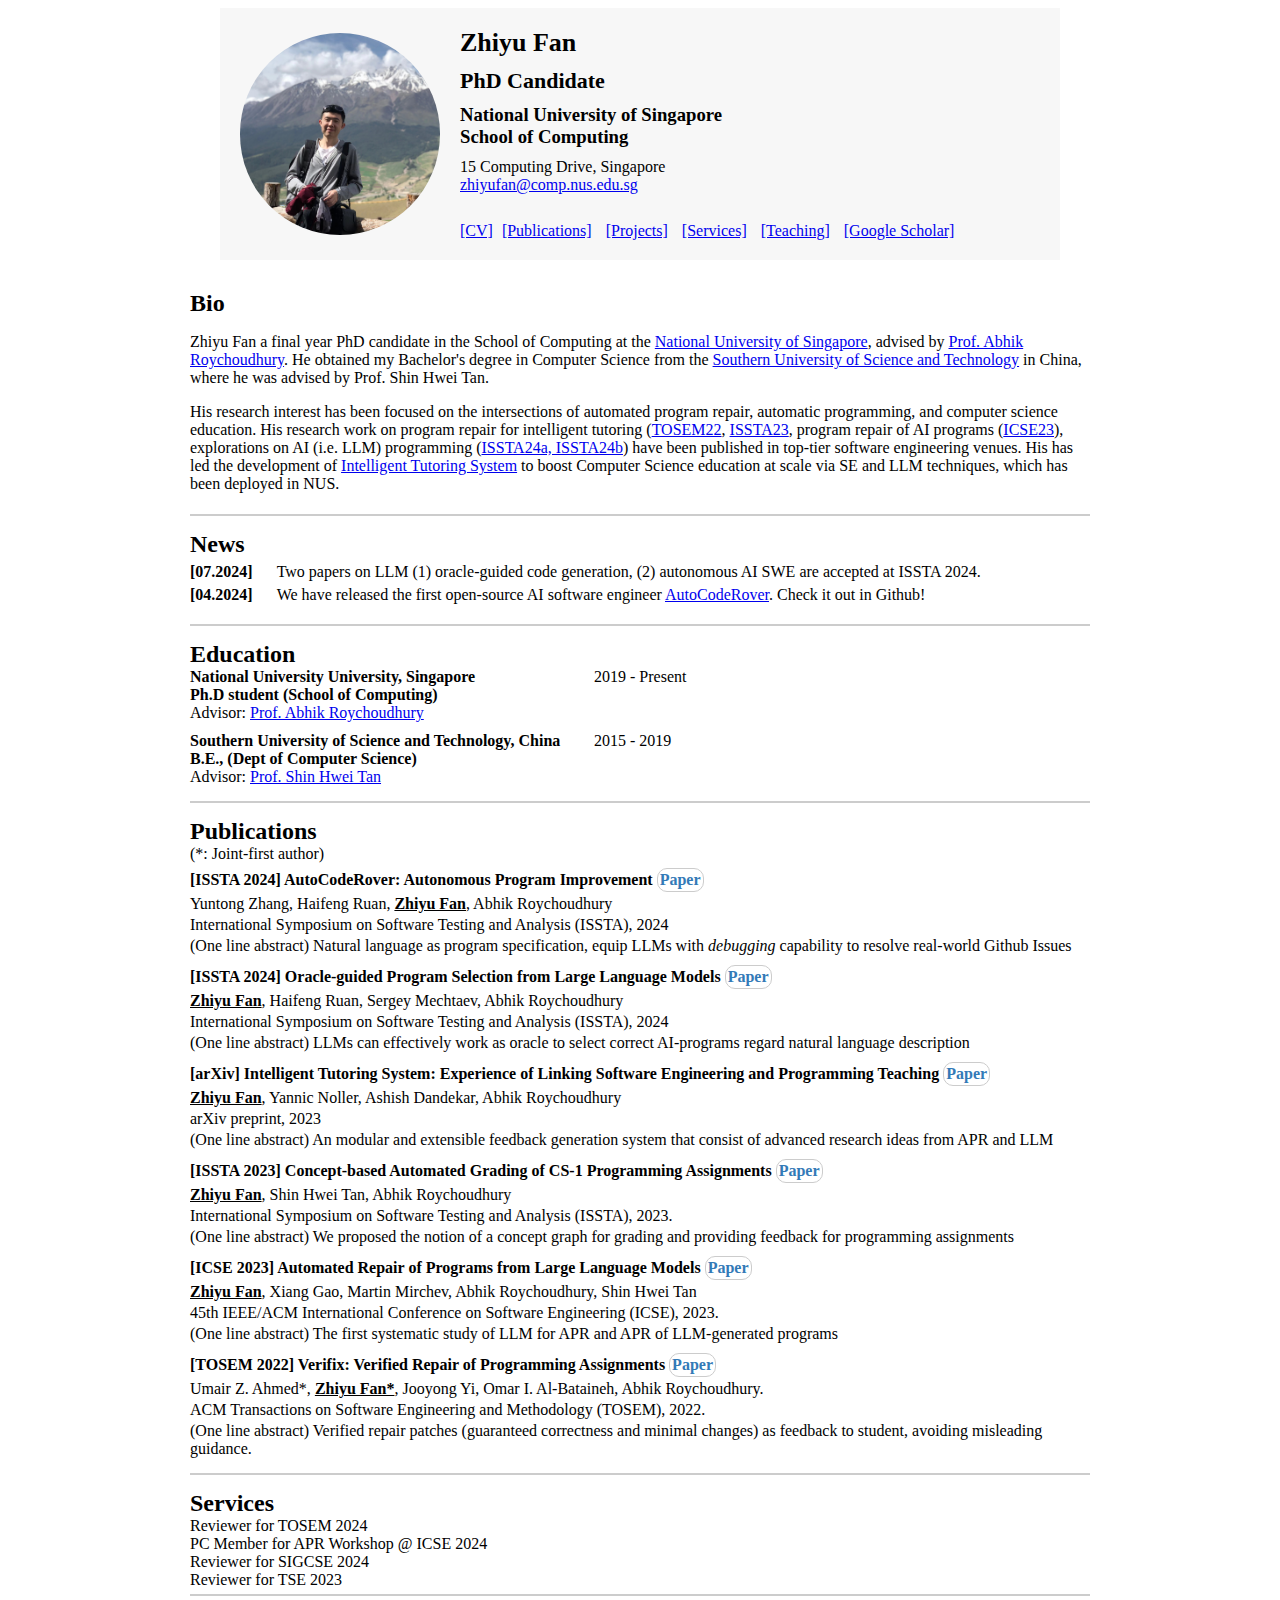
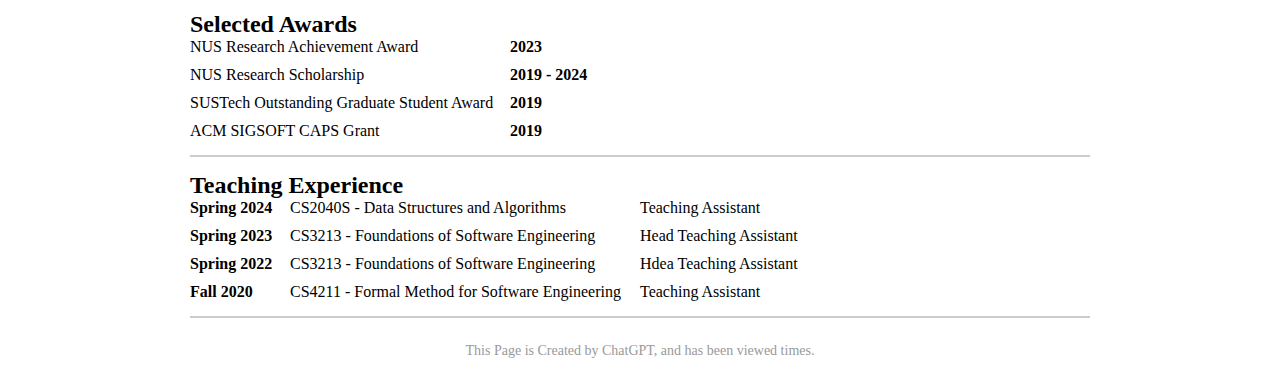
==== index.html @ d31f5438 "add view counter" ====
<!DOCTYPE html>
<html>

<head>
  <title>Zhiyu Fan</title>
  <meta name="viewport" content="width=device-width, initial-scale=1">
  <link rel="stylesheet" href="style.css">
  
</head>

<body>
  <header>

    <div class="profile">
      <img src="files/photo.jpg" alt="Zhiyu Fan" class="profile-image">
      <div class="profile-text">
        <h1>Zhiyu Fan</h1>
        <h2>PhD Candidate</h2>
        <h3>National University of Singapore</h3>
        <h3>School of Computing</h3>
        <address>
          15 Computing Drive, Singapore<br>
          <a href="mailto:zhiyufan@comp.nus.edu.sg">zhiyufan@comp.nus.edu.sg</a><br><br>
        </address>
        <div class="navbar">
          <a href="files/cv.pdf">[CV]</a>
          <a href="#publications">[Publications]</a>
          <a href="projects.html">[Projects]</a>
          <a href="#services">[Services]</a>
          <a href="#teaching">[Teaching]</a>
          <a href="https://scholar.google.com/citations?user=FDeRRkIAAAAJ&hl=en">[Google Scholar]</a>
        </div>
        </div>
      
    </div>
    
  </header>
  
  <main>
    <section>
      <h2>Bio</h2>
      <p>Zhiyu Fan a final year PhD candidate in the School of Computing at the <a href="https://www.nus.edu.sg/">National University of
          Singapore</a>, advised by <a href="https://abhikrc.com/">Prof. Abhik Roychoudhury</a></span>. He obtained my Bachelor's degree in Computer
        Science from the <a href="https://www.sustech.edu.cn/en/">Southern University of Science and Technology<a> in
            China, where he was advised by Prof. Shin Hwei Tan.</p>
      <p>His research interest has been focused on the intersections of automated program repair, automatic programming, and computer science education. His research work on program repair for intelligent tutoring (<a href="files/TOSEM2022.pdf">TOSEM22</a>, <a href="files/ISSTA2023.pdf">ISSTA23</a>, program repair of AI programs (<a href="files/ICSE2023.pdf">ICSE23</a>), explorations on AI (i.e. LLM) programming (<a href="files/ISSTA2024b.pdf">ISSTA24a, ISSTA24b</a>) have been published in top-tier software engineering venues. His has led the development of <a href="projects.html">Intelligent Tutoring System</a> to boost Computer Science education at scale via SE and LLM techniques, which has been deployed in NUS.
      </p>
      </section>

    <section class="news">
      <h2>News</h2>
      <div class="news-item">
        <span class="news-date">[07.2024]</span>
        <span class="news-content">Two papers on LLM (1) oracle-guided code generation, (2) autonomous AI SWE are accepted at ISSTA 2024.</span>
      </div>
      <div class="news-item">
        <span class="news-date">[04.2024]</span>
        <span class="news-content">We have released the first open-source AI software engineer <a href="https://github.com/nus-apr/auto-code-rover">AutoCodeRover</a>. Check it out in Github!</span>
      </div>
    </section>

    <section>
      <h2>Education</h2>
      <ul>
        <li class="education">
          <span class="education-university">National University University, Singapore</span>
          <span class="education-dates">2019 - Present</span><br>
          <span class="education-degree">Ph.D student (School of Computing)</span><br>
          <span class="education-advisor">Advisor: <a href="https://abhikrc.com/">Prof. Abhik Roychoudhury</a></span>
        </li>
        <li class="education">
          <span class="education-university">Southern University of Science and Technology, China</span>
          <span class="education-dates">2015 - 2019</span><br>
          <span class="education-degree">B.E., (Dept of Computer Science)</span><br>
          <span class="education-advisor">Advisor: <a href="http://www.shinhwei.com/">Prof. Shin Hwei Tan</a></span>
        </li>
      </ul>
    </section>
    <section id="publications">
      <h2>Publications</h2> <a>(*: Joint-first author)</a>

      <ul>

       <li>
           <div class="publication">
            <h4 class="publication-title">[ISSTA 2024] AutoCodeRover: Autonomous Program Improvement
              <a href="https://arxiv.org/pdf/2404.05427" target="_blank" class="publication-link">Paper</a>
            </h4>
            <p class="publication-authors">Yuntong Zhang, Haifeng Ruan, <strong><u>Zhiyu Fan</u></strong>, Abhik Roychoudhury</p>
            <p class="publication-details">International Symposium on Software Testing and Analysis (ISSTA), 2024</p>
            <p>(One line abstract) Natural language as program specification, equip LLMs with <i>debugging</i> capability to resolve real-world Github Issues</p>
          </div>
       </li>
       <li>
           <div class="publication">
            <h4 class="publication-title">[ISSTA 2024] Oracle-guided Program Selection from Large Language Models 
              <a href="files/ISSTA2024b.pdf" target="_blank" class="publication-link">Paper</a>
            </h4>
            <p class="publication-authors"> <strong><u>Zhiyu Fan</u></strong>, Haifeng Ruan, Sergey Mechtaev, Abhik Roychoudhury</p>
            <p class="publication-details">International Symposium on Software Testing and Analysis (ISSTA), 2024</p>
            <p>(One line abstract) LLMs can effectively work as oracle to select correct AI-programs regard natural language description</p>
          </div>
      </li>
       <li>
          <div class="publication">
            <h4 class="publication-title">[arXiv] Intelligent Tutoring System: Experience of Linking Software Engineering and Programming Teaching
              <a href="https://arxiv.org/pdf/2310.05472" target="_blank" class="publication-link">Paper</a>
            </h4>
            <p class="publication-authors"><strong><u>Zhiyu Fan</u></strong>, Yannic Noller, Ashish Dandekar, Abhik Roychoudhury</p>
            <p class="publication-details">arXiv preprint, 2023</p>
            <p>(One line abstract) An modular and extensible feedback generation system that consist of advanced research ideas from APR and LLM</p>
          </div>

        </li>
        <li>
          <div class="publication">
            <h4 class="publication-title">[ISSTA 2023] Concept-based Automated Grading of CS-1 Programming Assignments
              <a href="files/ISSTA2023.pdf" target="_blank" class="publication-link">Paper</a>
            </h4>
            <p class="publication-authors"><strong><u>Zhiyu Fan</u></strong>, Shin Hwei Tan, Abhik Roychoudhury</p>
            <p class="publication-details">International Symposium on Software Testing and Analysis (ISSTA), 2023.</p>
            <p>(One line abstract) We proposed the notion of a concept graph for grading and providing feedback for programming assignments</p>
          </div>
        </li>
        <li>
          <div class="publication">
            <h4 class="publication-title">[ICSE 2023] Automated Repair of Programs from Large Language Models
              <a href="files/ICSE2023.pdf" target="_blank" class="publication-link">Paper</a>
            </h4>
            <p class="publication-authors"><strong><u>Zhiyu Fan</u></strong>, Xiang Gao, Martin Mirchev, Abhik
              Roychoudhury, Shin Hwei Tan</p>
            <p class="publication-details">45th IEEE/ACM International Conference on Software Engineering (ICSE), 2023.
            </p>
            <p>(One line abstract) The first systematic study of LLM for APR and APR of LLM-generated programs
          </div>
        </li>
        <li>
          <div class="publication">
            <h4 class="publication-title">[TOSEM 2022] Verifix: Verified Repair of Programming Assignments
              <a href="files/TOSEM2022.pdf" target="_blank" class="publication-link">Paper</a>
            </h4>
            </h4>
            <p class="publication-authors">Umair Z. Ahmed*, <strong><u>Zhiyu Fan*</u></strong>, Jooyong Yi, Omar I.
              Al-Bataineh, Abhik Roychoudhury.</p>
            <p class="publication-details">ACM Transactions on Software Engineering and Methodology (TOSEM), 2022.</p>
            <p>(One line abstract) Verified repair patches (guaranteed correctness and minimal changes) as feedback to student, avoiding misleading guidance.</p>
          </div>
        </li>
        <!-- Add more publications here -->
      </ul>

    </section>

    <section id="services">
      <h2>Services</h2>
      <ul>
        <li class="service"><span class="service-title">Reviewer for TOSEM 2024</span></li>
        <li class="service"><span class="service-title">PC Member for APR Workshop @ ICSE 2024</span></li>
        <li class="service"><span class="service-title">Reviewer for SIGCSE 2024</span></li>
        <li class="service"><span class="service-title">Reviewer for TSE 2023</span></li>
      </ul>
    </section>

    <section>
      <h2>Selected Awards</h2>
      <ul>
        <li class="honor"><span class="honor-title">NUS Research Achievement Award</span> <span class="honor-year">2023</span></li>
        <li class="honor"><span class="honor-title">NUS Research Scholarship</span> <span class="honor-year">2019 - 2024</span></li>
        <li class="honor"><span class="honor-title">SUSTech Outstanding Graduate Student Award</span> <span class="honor-year">2019</span></li>
        <li class="honor"><span class="honor-title">ACM SIGSOFT CAPS Grant</span> <span class="honor-year">2019</span></li>
      </ul>
    </section>

    <section id="teaching">
      <h2>Teaching Experience</h2>
      <ul>
        <li class="teaching">
          <span class="teaching-year">Spring 2024</span>
          <span class="teaching-title">CS2040S - Data Structures and Algorithms</span>
          <span class="teaching-role">Teaching Assistant</span>
        </li>
        <li class="teaching">
          <span class="teaching-year">Spring 2023</span>
          <span class="teaching-title">CS3213 - Foundations of Software Engineering</span>
          <span class="teaching-role">Head Teaching Assistant</span>
        </li>
        <li class="teaching">
          <span class="teaching-year">Spring 2022</span>
          <span class="teaching-title">CS3213 - Foundations of Software Engineering</span>
          <span class="teaching-role">Hdea Teaching Assistant</span>
        </li>
        <li class="teaching">
          <span class="teaching-year">Fall 2020</span>
          <span class="teaching-title">CS4211 - Formal Method for Software Engineering</span>
          <span class="teaching-role">Teaching Assistant</span>
        </li>
      </ul>
    </section>
  </main>
</body>
<footer>
  <span id="busuanzi_container_site_pv">This Page is Created by ChatGPT, and has been viewed <span id="busuanzi_value_site_pv"></span> times.
</span>
</footer>

</html>
---- style.css ----
main {
  max-width: 900px;
  margin: 0 auto;
  padding: 15px;
}

header {
  max-width: 800px;
  margin: 0 auto;
  background-color: #F7F7F7;
  padding: 20px;
}

body {
  font-family: "Noto Serif", serif;
}


h1,
h2,
h3 {
  margin: 0;
}

address {
  font-style: normal;
  margin-bottom: 10px;
}

.news-date {
  font-weight: bold; /* Make date bold */
}
.news-content {
  margin-left: 20px; /* Space between date and content */
}

.news-item {
  padding-top: 5px;
}

.news {
  padding-bottom: 20px;
}
section {
  padding-top: 15px;
  padding-bottom: 5px;
  border-bottom: 2px solid #ccc;
}

ul {
  margin: 0;
  padding: 0;
  list-style: none;
}

/* Styles for the profile container */
.profile {
  display: flex;
  flex-direction: row;
  align-items: center;
}

/* Styles for the profile image */
.profile-image {
  float: left;
  margin-right: 20px;
  width: 200px;
  border-radius: 50%;
  /* Adjust this value to make the photo smaller */
  height: auto;
}

/* Styles for the profile text */
.profile-text {
  width: calc(100% - 130px);
  font-size: 16px;
  /* Adjust this value to make the text smaller */
}

.profile-text h1 {
  font-size: 26px;
  margin-bottom: 10px;
  /* Adjust this value to make the heading smaller */
}

.profile-text h2 {
  font-size: 22px;
  margin-bottom: 10px;
  /* Adjust this value to make the subheading smaller */
}


.profile-text address {
  font-size: 16px;
  margin-top: 10px;
  margin-bottom: 10px;
  /* Adjust this value to make the subheading smaller */
}

.publication {
  margin-bottom: 10px;
}

.publication h4 {
  margin-top: 5px;
  margin-bottom: 2px;
}

.publication p {
  margin-top: 3px;
  margin-bottom: 0;
}

.publication a {
  color: #337ab7;
  text-decoration: none;
}

.publication a:hover {
  text-decoration: underline;
}


.publication-link {
  border: 1px solid #ccc;
  border-radius: 10px;
  padding: 2px;
  display: inline-block;
}


.honor {
  display: flex;
  align-items: baseline;
  margin-bottom: 10px;
}

.honor-year {
  display: inline-block;
  font-weight: bold;
}

.honor-title {
  display: inline-block;
  width: 320px;
}

.teaching {
  display: flex;
  align-items: baseline;
  margin-bottom: 10px;
}

.teaching-title {
  display: inline-block;
  width: 350px;
}

.teaching-role {
  display: inline-block;
  width: 200px;
}

.teaching-year {
  width: 100px;
  display: inline-block;
  font-weight: bold;
}

.education {
  margin-bottom: 10px;
}

.education-university {
  display: inline-block;
  font-weight: bold;
  width: 400px;
}

.education-degree {
  font-weight: bold;
}

footer {
  text-align: center;
  font-size: 14px;
  color: #999;
  margin-top: 10px;
}


.navbar a {
  text-align: left;
  padding: 5px;
}
.navbar a:first-child {
  padding: 0;
}
.navbar a:hover {
  background-color: #ddd;
  color: rgb(72, 24, 24);
}
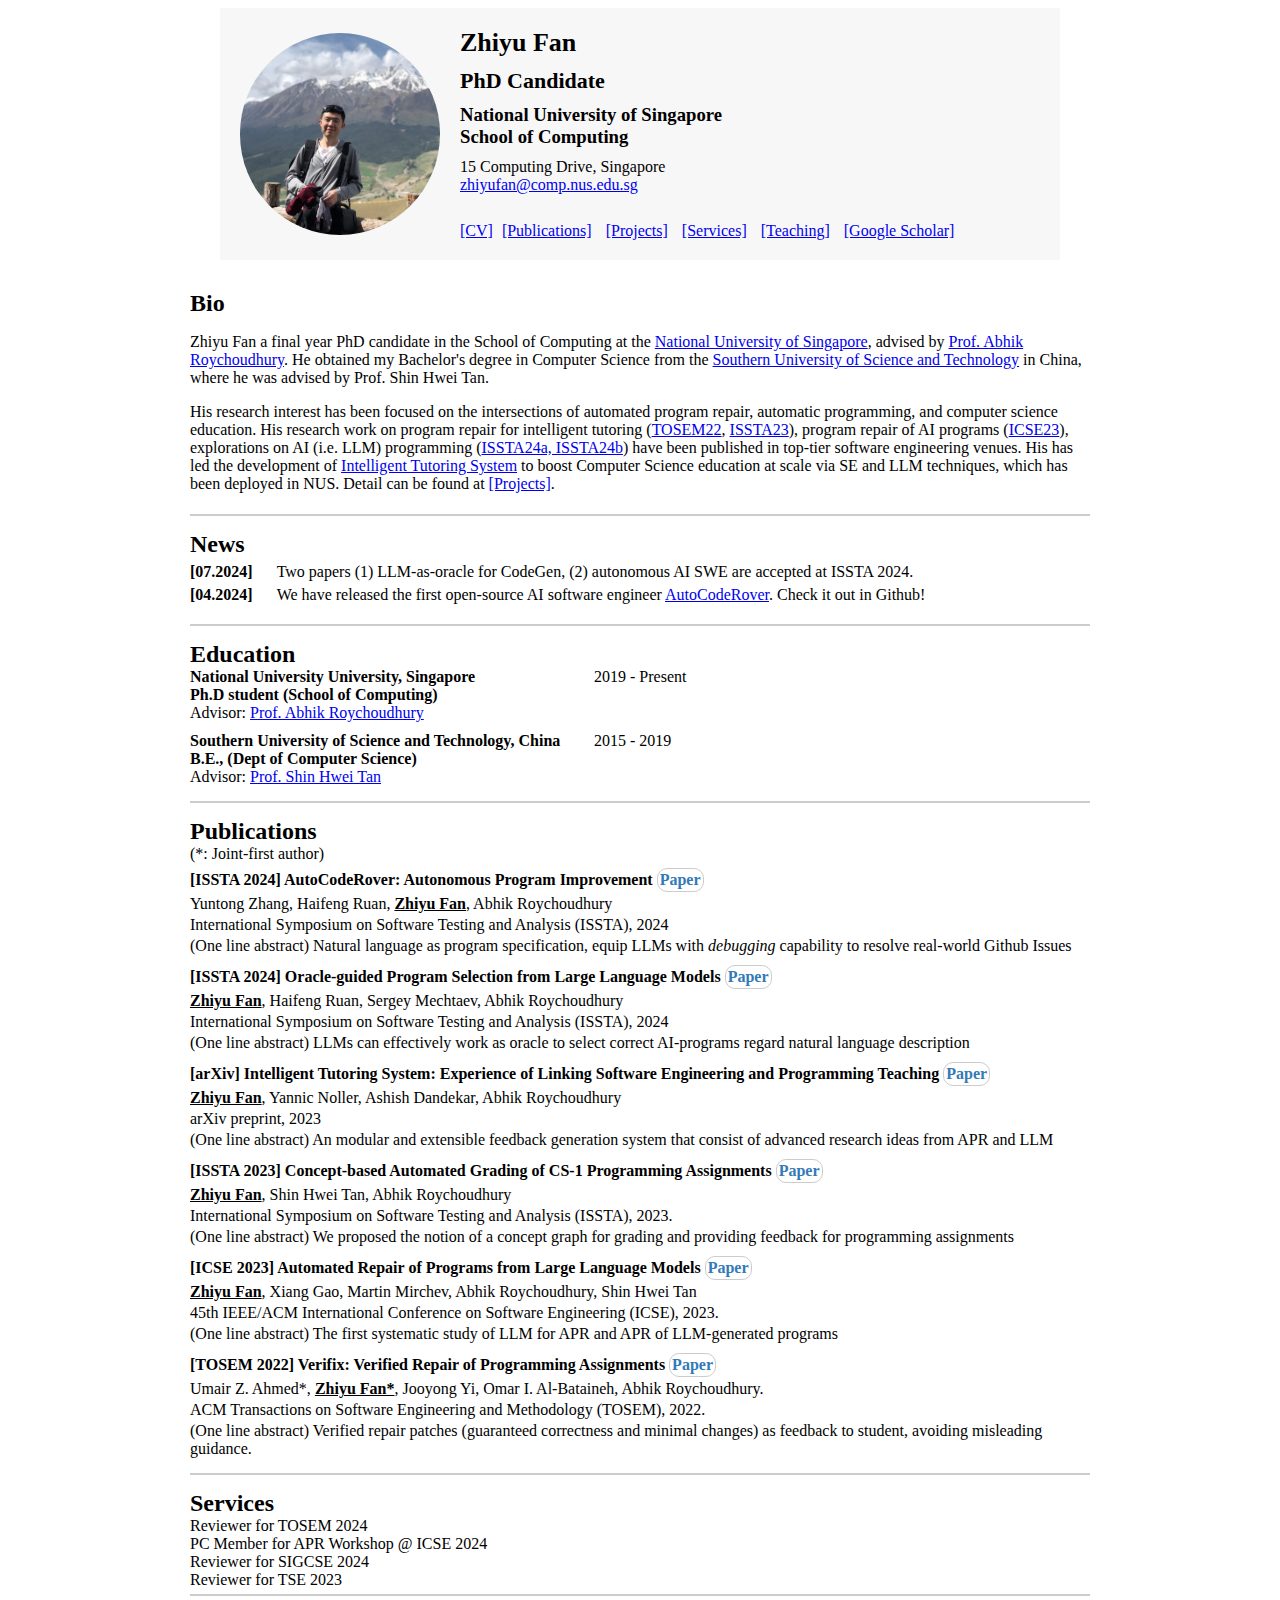
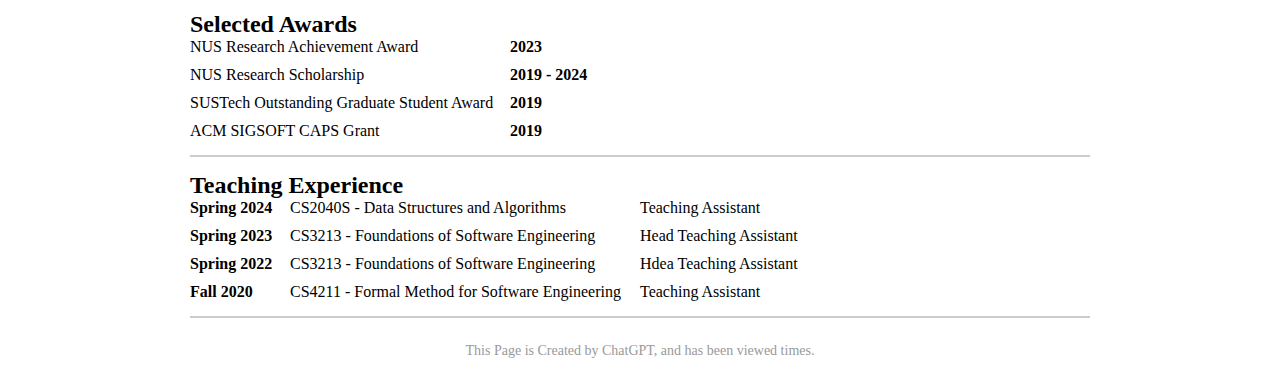
==== commit 60fdba4f: "slightly update news" ====
--- a/index.html
+++ b/index.html
@@ -5,7 +5,8 @@
   <title>Zhiyu Fan</title>
   <meta name="viewport" content="width=device-width, initial-scale=1">
   <link rel="stylesheet" href="style.css">
-  
+  <script async src="//busuanzi.ibruce.info/busuanzi/2.3/busuanzi.pure.mini.js">
+  </script> 
 </head>
 
 <body>
@@ -43,15 +44,15 @@
           Singapore</a>, advised by <a href="https://abhikrc.com/">Prof. Abhik Roychoudhury</a></span>. He obtained my Bachelor's degree in Computer
         Science from the <a href="https://www.sustech.edu.cn/en/">Southern University of Science and Technology<a> in
             China, where he was advised by Prof. Shin Hwei Tan.</p>
-      <p>His research interest has been focused on the intersections of automated program repair, automatic programming, and computer science education. His research work on program repair for intelligent tutoring (<a href="files/TOSEM2022.pdf">TOSEM22</a>, <a href="files/ISSTA2023.pdf">ISSTA23</a>, program repair of AI programs (<a href="files/ICSE2023.pdf">ICSE23</a>), explorations on AI (i.e. LLM) programming (<a href="files/ISSTA2024b.pdf">ISSTA24a, ISSTA24b</a>) have been published in top-tier software engineering venues. His has led the development of <a href="projects.html">Intelligent Tutoring System</a> to boost Computer Science education at scale via SE and LLM techniques, which has been deployed in NUS.
-      </p>
+      <p>His research interest has been focused on the intersections of automated program repair, automatic programming, and computer science education. His research work on program repair for intelligent tutoring (<a href="files/TOSEM2022.pdf">TOSEM22</a>, <a href="files/ISSTA2023.pdf">ISSTA23</a>), program repair of AI programs (<a href="files/ICSE2023.pdf">ICSE23</a>), explorations on AI (i.e. LLM) programming (<a href="files/ISSTA2024b.pdf">ISSTA24a, ISSTA24b</a>) have been published in top-tier software engineering venues. His has led the development of <a href="projects.html">Intelligent Tutoring System</a> to boost Computer Science education at scale via SE and LLM techniques, which has been deployed in NUS.
+      Detail can be found at <a href="projects.html">[Projects]</a>.</p>
       </section>
 
     <section class="news">
       <h2>News</h2>
       <div class="news-item">
         <span class="news-date">[07.2024]</span>
-        <span class="news-content">Two papers on LLM (1) oracle-guided code generation, (2) autonomous AI SWE are accepted at ISSTA 2024.</span>
+        <span class="news-content">Two papers (1) LLM-as-oracle for CodeGen, (2) autonomous AI SWE are accepted at ISSTA 2024.</span>
       </div>
       <div class="news-item">
         <span class="news-date">[04.2024]</span>
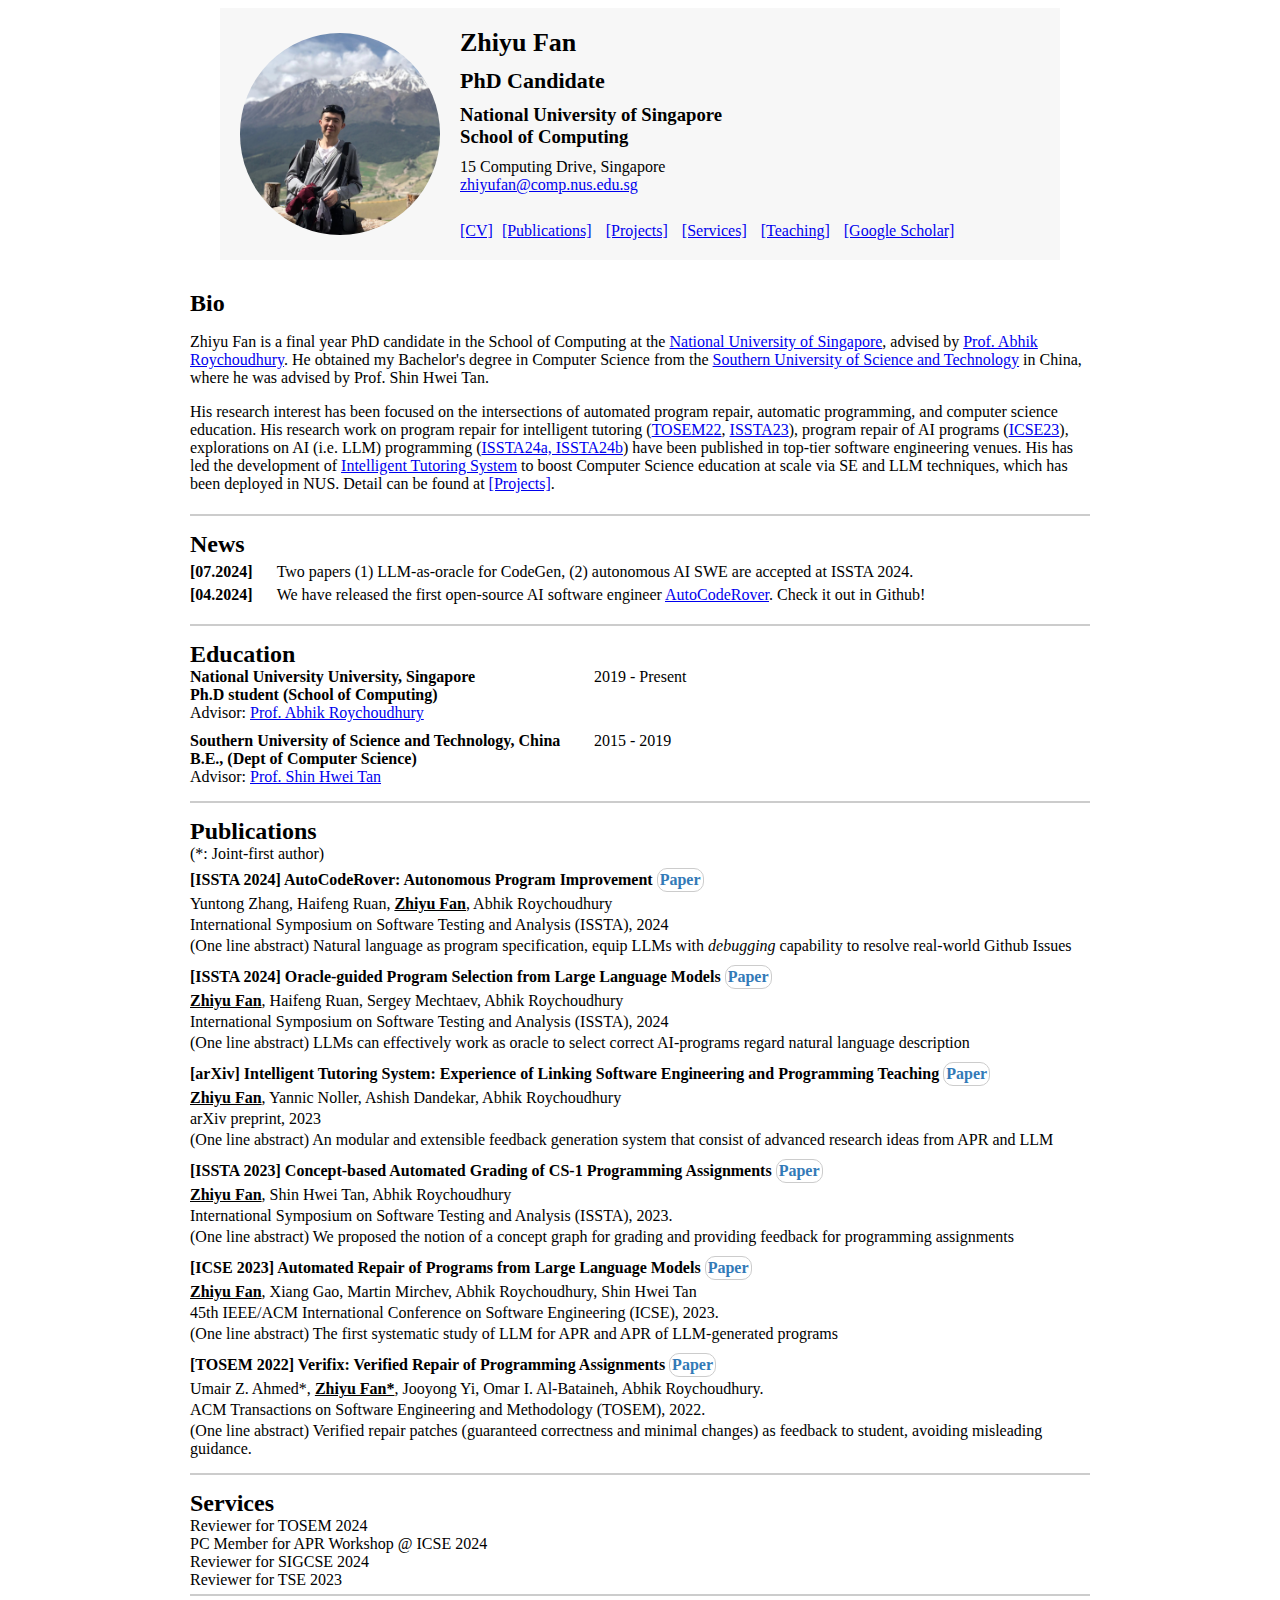
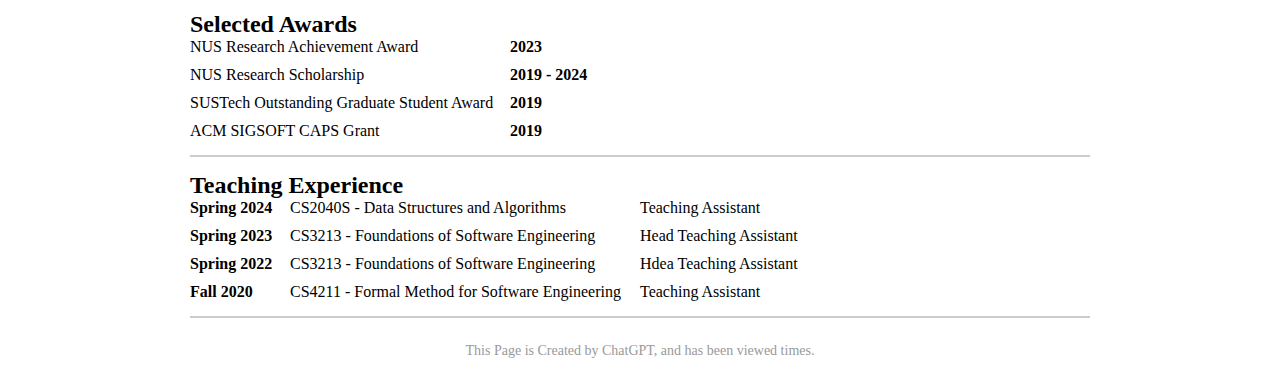
==== commit 810426e2: "typo" ====
--- a/index.html
+++ b/index.html
@@ -40,7 +40,7 @@
   <main>
     <section>
       <h2>Bio</h2>
-      <p>Zhiyu Fan a final year PhD candidate in the School of Computing at the <a href="https://www.nus.edu.sg/">National University of
+      <p>Zhiyu Fan is a final year PhD candidate in the School of Computing at the <a href="https://www.nus.edu.sg/">National University of
           Singapore</a>, advised by <a href="https://abhikrc.com/">Prof. Abhik Roychoudhury</a></span>. He obtained my Bachelor's degree in Computer
         Science from the <a href="https://www.sustech.edu.cn/en/">Southern University of Science and Technology<a> in
             China, where he was advised by Prof. Shin Hwei Tan.</p>
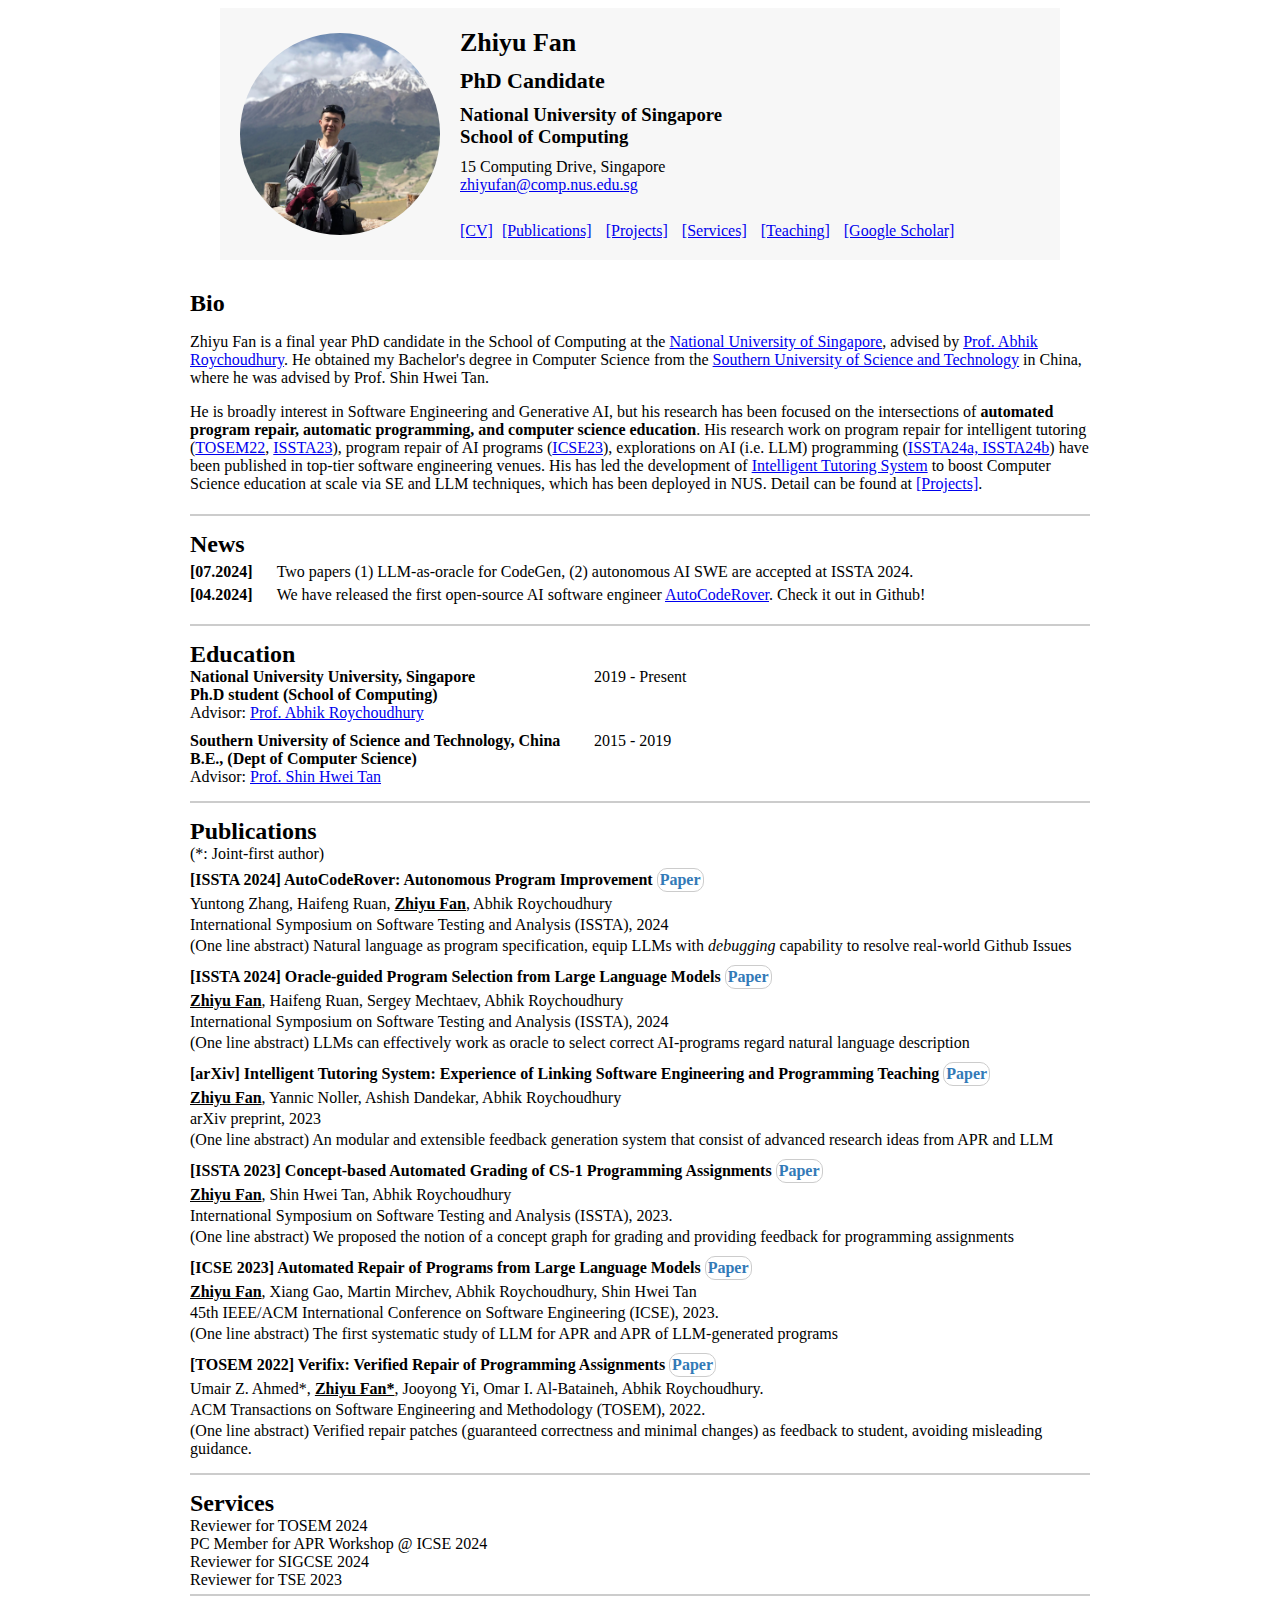
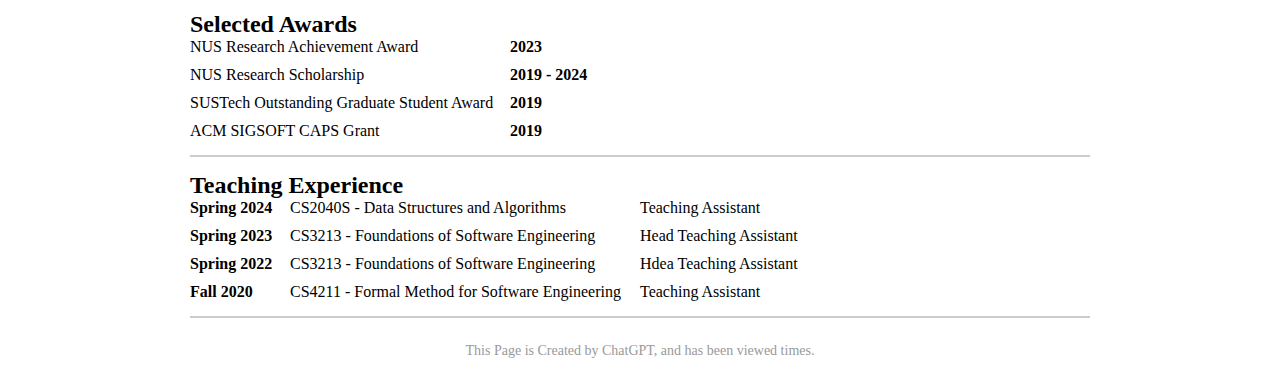
==== commit eb866f2a: "update bio" ====
--- a/index.html
+++ b/index.html
@@ -44,7 +44,7 @@
           Singapore</a>, advised by <a href="https://abhikrc.com/">Prof. Abhik Roychoudhury</a></span>. He obtained my Bachelor's degree in Computer
         Science from the <a href="https://www.sustech.edu.cn/en/">Southern University of Science and Technology<a> in
             China, where he was advised by Prof. Shin Hwei Tan.</p>
-      <p>His research interest has been focused on the intersections of automated program repair, automatic programming, and computer science education. His research work on program repair for intelligent tutoring (<a href="files/TOSEM2022.pdf">TOSEM22</a>, <a href="files/ISSTA2023.pdf">ISSTA23</a>), program repair of AI programs (<a href="files/ICSE2023.pdf">ICSE23</a>), explorations on AI (i.e. LLM) programming (<a href="files/ISSTA2024b.pdf">ISSTA24a, ISSTA24b</a>) have been published in top-tier software engineering venues. His has led the development of <a href="projects.html">Intelligent Tutoring System</a> to boost Computer Science education at scale via SE and LLM techniques, which has been deployed in NUS.
+      <p>He is broadly interest in Software Engineering and Generative AI, but his research has been focused on the intersections of <strong>automated program repair, automatic programming, and computer science education</strong>. His research work on program repair for intelligent tutoring (<a href="files/TOSEM2022.pdf">TOSEM22</a>, <a href="files/ISSTA2023.pdf">ISSTA23</a>), program repair of AI programs (<a href="files/ICSE2023.pdf">ICSE23</a>), explorations on AI (i.e. LLM) programming (<a href="files/ISSTA2024b.pdf">ISSTA24a, ISSTA24b</a>) have been published in top-tier software engineering venues. His has led the development of <a href="projects.html">Intelligent Tutoring System</a> to boost Computer Science education at scale via SE and LLM techniques, which has been deployed in NUS.
       Detail can be found at <a href="projects.html">[Projects]</a>.</p>
       </section>
 
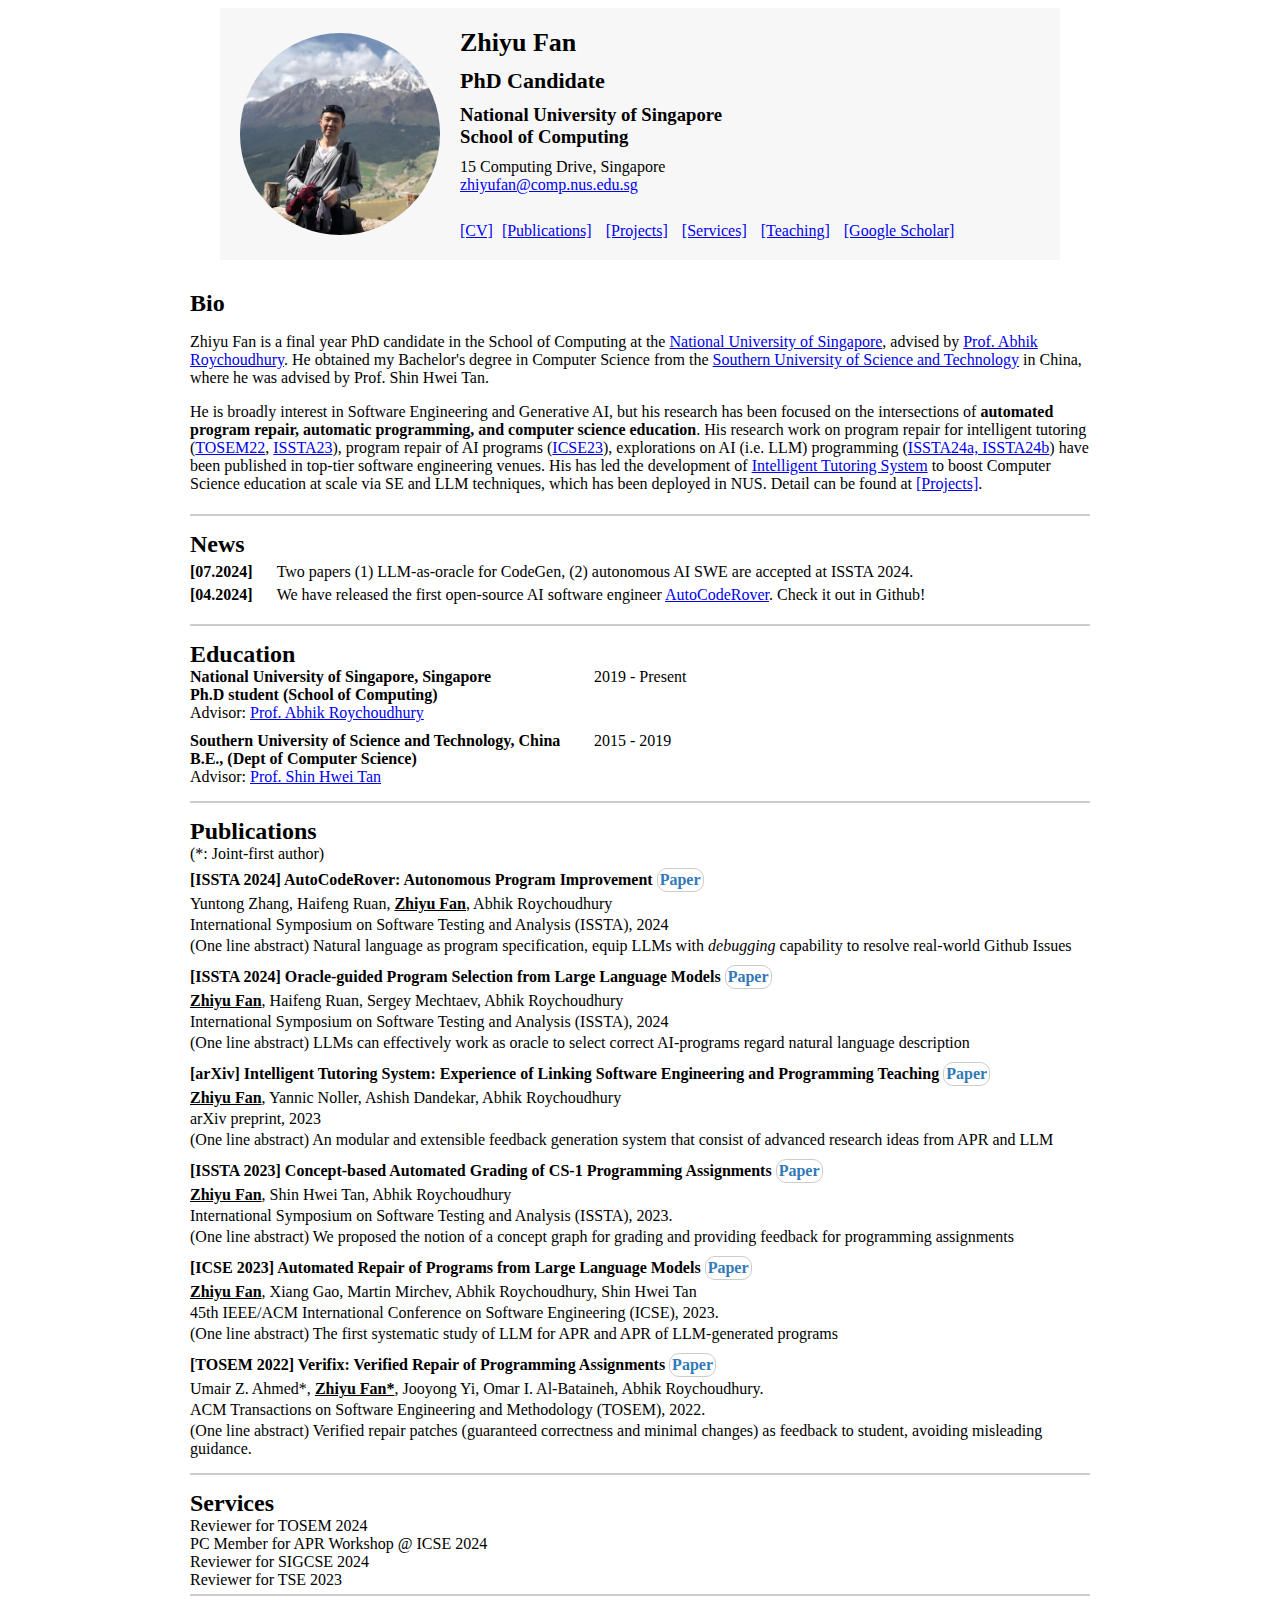
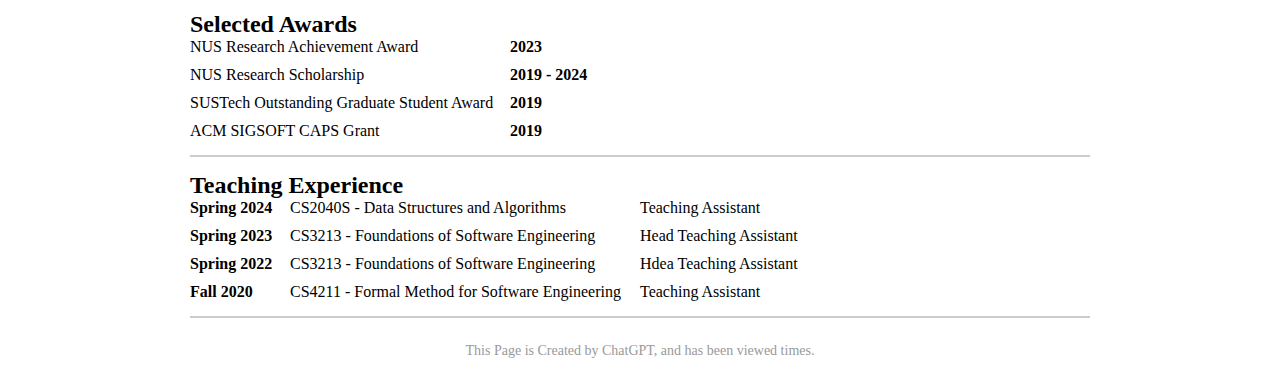
==== commit dc3c5912: "fix typo" ====
--- a/index.html
+++ b/index.html
@@ -64,7 +64,7 @@
       <h2>Education</h2>
       <ul>
         <li class="education">
-          <span class="education-university">National University University, Singapore</span>
+          <span class="education-university">National University of Singapore, Singapore</span>
           <span class="education-dates">2019 - Present</span><br>
           <span class="education-degree">Ph.D student (School of Computing)</span><br>
           <span class="education-advisor">Advisor: <a href="https://abhikrc.com/">Prof. Abhik Roychoudhury</a></span>
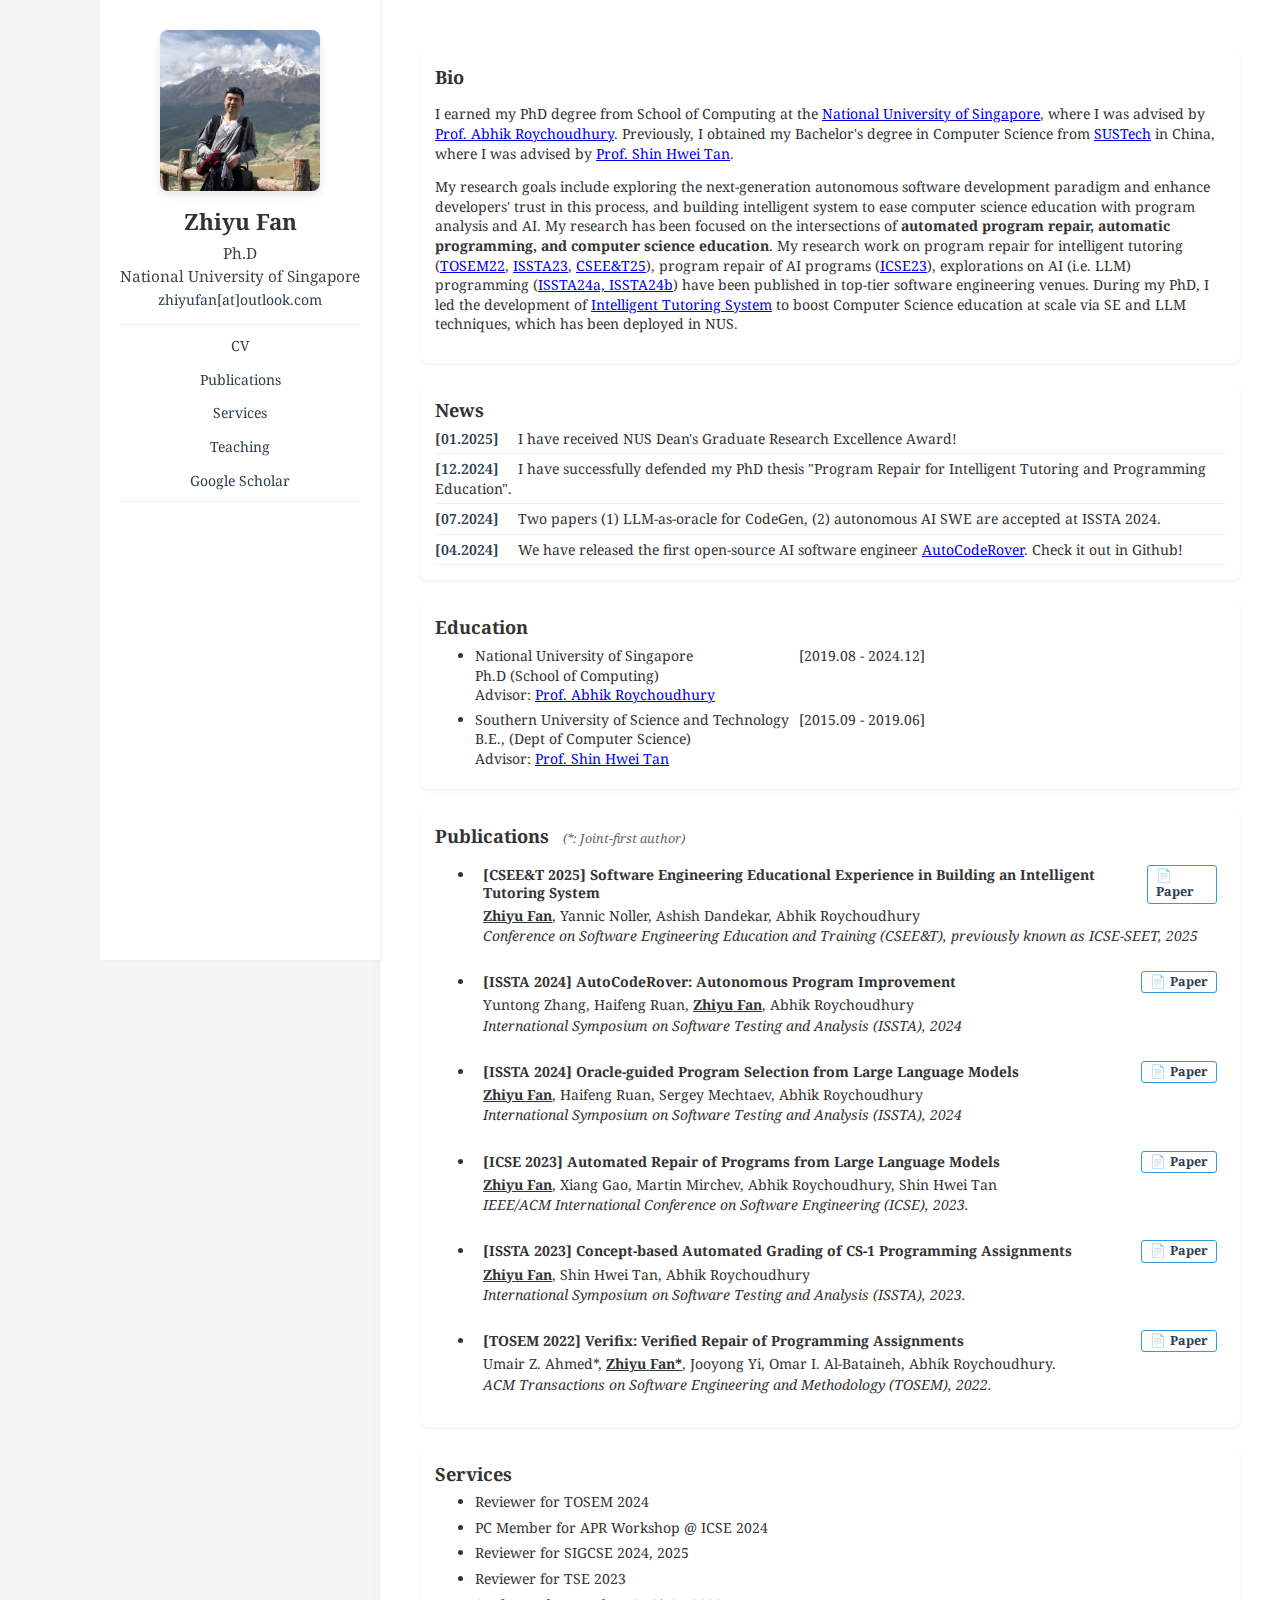
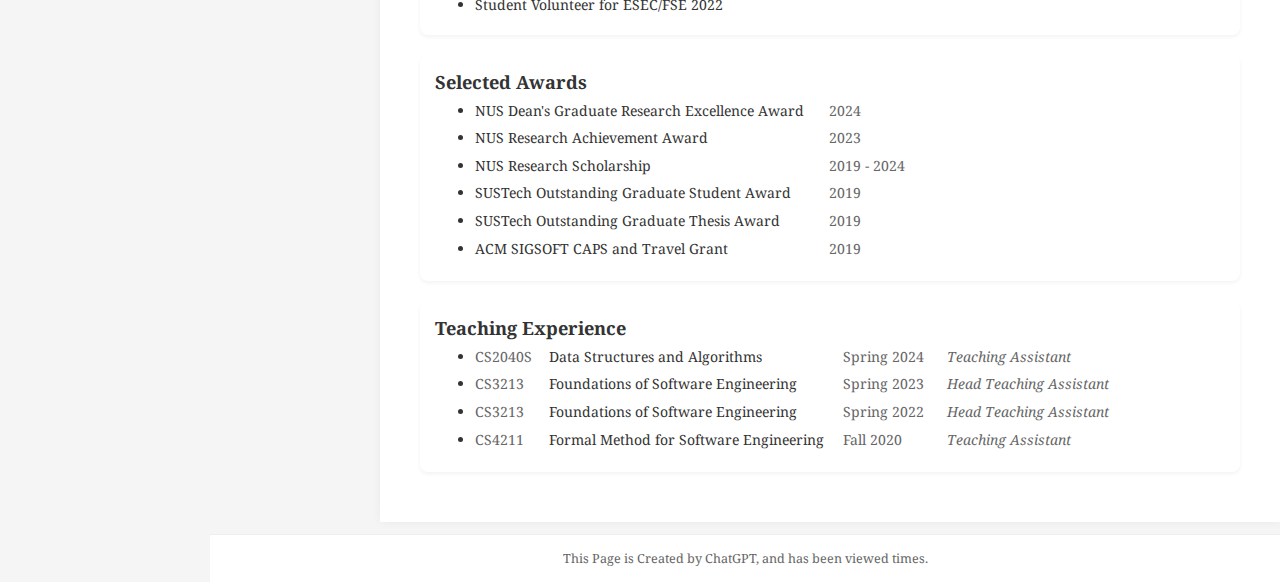
==== commit 7bea130f: "update profile" ====
--- a/index.html
+++ b/index.html
@@ -7,29 +7,40 @@
   <link rel="stylesheet" href="style.css">
   <script async src="//busuanzi.ibruce.info/busuanzi/2.3/busuanzi.pure.mini.js">
   </script> 
+  <meta name="description" content="Zhiyu Fan's academic homepage - Research in Software Engineering and AI">
+  <meta name="keywords" content="Zhiyu Fan, Software Engineering, AI, Program Repair">
+  <link rel="preconnect" href="https://fonts.googleapis.com">
+  <link rel="preconnect" href="https://fonts.gstatic.com" crossorigin>
+  <link href="https://fonts.googleapis.com/css2?family=Noto+Serif:wght@400;600&display=swap" rel="stylesheet">
 </head>
 
 <body>
   <header>
 
     <div class="profile">
-      <img src="files/photo.jpg" alt="Zhiyu Fan" class="profile-image">
+      <img src="files/photo.jpg" alt="Zhiyu Fan" class="profile-image" loading="lazy">
       <div class="profile-text">
         <h1>Zhiyu Fan</h1>
-        <h2>PhD Candidate</h2>
-        <h3>National University of Singapore</h3>
-        <h3>School of Computing</h3>
+        <h2> Ph.D</h2>
+        <h2>National University of Singapore</h2>
         <address>
-          15 Computing Drive, Singapore<br>
-          <a href="mailto:zhiyufan@comp.nus.edu.sg">zhiyufan@comp.nus.edu.sg</a><br><br>
+          <script type="text/javascript">
+            var username = 'zhiyufan';
+            var domain = 'outlook.com';
+            document.write('<a href="mailto:' + username + '@' + domain + '">' + 
+                          username + '[at]' + domain + '</a>');
+          </script>
+          <noscript>
+            zhiyufan [at] outlook.com
+          </noscript>
         </address>
         <div class="navbar">
-          <a href="files/cv.pdf">[CV]</a>
-          <a href="#publications">[Publications]</a>
-          <a href="projects.html">[Projects]</a>
-          <a href="#services">[Services]</a>
-          <a href="#teaching">[Teaching]</a>
-          <a href="https://scholar.google.com/citations?user=FDeRRkIAAAAJ&hl=en">[Google Scholar]</a>
+          <a href="files/cv.pdf">CV</a>
+          <a href="#publications">Publications</a>
+          <!-- <a href="projects.html">Projects</a> -->
+          <a href="#services">Services</a>
+          <a href="#teaching">Teaching</a>
+          <a href="https://scholar.google.com/citations?user=FDeRRkIAAAAJ&hl=en">Google Scholar</a>
         </div>
         </div>
       
@@ -40,17 +51,27 @@
   <main>
     <section>
       <h2>Bio</h2>
-      <p>Zhiyu Fan is a final year PhD candidate in the School of Computing at the <a href="https://www.nus.edu.sg/">National University of
-          Singapore</a>, advised by <a href="https://abhikrc.com/">Prof. Abhik Roychoudhury</a></span>. He obtained my Bachelor's degree in Computer
-        Science from the <a href="https://www.sustech.edu.cn/en/">Southern University of Science and Technology<a> in
-            China, where he was advised by Prof. Shin Hwei Tan.</p>
-      <p>He is broadly interest in Software Engineering and Generative AI, but his research has been focused on the intersections of <strong>automated program repair, automatic programming, and computer science education</strong>. His research work on program repair for intelligent tutoring (<a href="files/TOSEM2022.pdf">TOSEM22</a>, <a href="files/ISSTA2023.pdf">ISSTA23</a>), program repair of AI programs (<a href="files/ICSE2023.pdf">ICSE23</a>), explorations on AI (i.e. LLM) programming (<a href="files/ISSTA2024b.pdf">ISSTA24a, ISSTA24b</a>) have been published in top-tier software engineering venues. His has led the development of <a href="projects.html">Intelligent Tutoring System</a> to boost Computer Science education at scale via SE and LLM techniques, which has been deployed in NUS.
-      Detail can be found at <a href="projects.html">[Projects]</a>.</p>
+      <p>I earned my PhD degree from School of Computing at the <a href="https://www.nus.edu.sg/">National University of
+          Singapore</a>, where I was advised by <a href="https://abhikrc.com/">Prof. Abhik Roychoudhury</a></span>. Previously, I obtained my Bachelor's degree in Computer
+        Science from <a href="https://www.sustech.edu.cn/en/">SUSTech<a> in
+            China, where I was advised by <a href="https://shinhwei.com/">Prof. Shin Hwei Tan</a>.</p>
+      <p>My research goals include exploring the next-generation autonomous software development paradigm and enhance developers' trust in this process, and building intelligent system to ease computer science education with program analysis and AI. My research has been focused on the intersections of <strong>automated program repair, automatic programming, and computer science education</strong>.
+         My research work on program repair for intelligent tutoring (<a href="files/TOSEM2022.pdf">TOSEM22</a>, <a href="files/ISSTA2023.pdf">ISSTA23</a>, <a href="https://arxiv.org/pdf/2310.05472">CSEE&T25</a>), program repair of AI programs (<a href="files/ICSE2023.pdf">ICSE23</a>), explorations on AI (i.e. LLM) programming (<a href="files/ISSTA2024b.pdf">ISSTA24a, ISSTA24b</a>) have been published in top-tier software engineering venues. During my PhD, I led the development of <a href="projects.html">Intelligent Tutoring System</a> to boost Computer Science education at scale via SE and LLM techniques, which has been deployed in NUS.
+      <!-- Detail can be found at <a href="projects.html">[Projects]</a>. -->
+      </p>
       </section>
 
     <section class="news">
       <h2>News</h2>
       <div class="news-item">
+        <span class="news-date">[01.2025]</span>
+        <span class="news-content">I have received NUS Dean's Graduate Research Excellence Award!</span>
+      </div>
+      <div class="news-item">
+        <span class="news-date">[12.2024]</span>
+        <span class="news-content">I have successfully defended my PhD thesis "Program Repair for Intelligent Tutoring and Programming Education".</span>
+      </div>
+      <div class="news-item">
         <span class="news-date">[07.2024]</span>
         <span class="news-content">Two papers (1) LLM-as-oracle for CodeGen, (2) autonomous AI SWE are accepted at ISSTA 2024.</span>
       </div>
@@ -64,14 +85,15 @@
       <h2>Education</h2>
       <ul>
         <li class="education">
-          <span class="education-university">National University of Singapore, Singapore</span>
-          <span class="education-dates">2019 - Present</span><br>
-          <span class="education-degree">Ph.D student (School of Computing)</span><br>
+          
+          <span class="education-university">National University of Singapore</span>      
+          <span class="education-dates">[2019.08 - 2024.12] </span><br>
+          <span class="education-degree">Ph.D (School of Computing)</span><br>
           <span class="education-advisor">Advisor: <a href="https://abhikrc.com/">Prof. Abhik Roychoudhury</a></span>
         </li>
         <li class="education">
-          <span class="education-university">Southern University of Science and Technology, China</span>
-          <span class="education-dates">2015 - 2019</span><br>
+          <span class="education-university">Southern University of Science and Technology</span>
+          <span class="education-dates">[2015.09 - 2019.06]</span><br>
           <span class="education-degree">B.E., (Dept of Computer Science)</span><br>
           <span class="education-advisor">Advisor: <a href="http://www.shinhwei.com/">Prof. Shin Hwei Tan</a></span>
         </li>
@@ -81,15 +103,25 @@
       <h2>Publications</h2> <a>(*: Joint-first author)</a>
 
       <ul>
-
+      
+        <li>
+          <div class="publication">
+            <h4 class="publication-title">[CSEE&T 2025] Software Engineering Educational Experience in Building an Intelligent Tutoring System
+              <a href="https://arxiv.org/pdf/2310.05472" target="_blank" class="publication-link">Paper</a>
+            </h4>
+            <p class="publication-authors"><strong><u>Zhiyu Fan</u></strong>, Yannic Noller, Ashish Dandekar, Abhik Roychoudhury</p>
+            <p class="publication-details">Conference on Software Engineering Education and Training (CSEE&T), previously known as ICSE-SEET, 2025</p>
+            <!-- <p>(One line abstract) An modular and extensible feedback generation system that consist of advanced research ideas from APR and LLM</p> -->
+          </div>
+        </li>
        <li>
            <div class="publication">
             <h4 class="publication-title">[ISSTA 2024] AutoCodeRover: Autonomous Program Improvement
-              <a href="https://arxiv.org/pdf/2404.05427" target="_blank" class="publication-link">Paper</a>
+              <a href="files/ISSTA2024a.pdf" target="_blank" class="publication-link">Paper</a>
             </h4>
             <p class="publication-authors">Yuntong Zhang, Haifeng Ruan, <strong><u>Zhiyu Fan</u></strong>, Abhik Roychoudhury</p>
             <p class="publication-details">International Symposium on Software Testing and Analysis (ISSTA), 2024</p>
-            <p>(One line abstract) Natural language as program specification, equip LLMs with <i>debugging</i> capability to resolve real-world Github Issues</p>
+            <!-- <p>(One line abstract) Natural language as program specification, equip LLMs with <i>debugging</i> capability to resolve real-world Github Issues</p> -->
           </div>
        </li>
        <li>
@@ -99,19 +131,20 @@
             </h4>
             <p class="publication-authors"> <strong><u>Zhiyu Fan</u></strong>, Haifeng Ruan, Sergey Mechtaev, Abhik Roychoudhury</p>
             <p class="publication-details">International Symposium on Software Testing and Analysis (ISSTA), 2024</p>
-            <p>(One line abstract) LLMs can effectively work as oracle to select correct AI-programs regard natural language description</p>
+            <!-- <p>(One line abstract) LLMs can effectively work as oracle to select correct AI-programs regard natural language description</p> -->
           </div>
       </li>
-       <li>
-          <div class="publication">
-            <h4 class="publication-title">[arXiv] Intelligent Tutoring System: Experience of Linking Software Engineering and Programming Teaching
-              <a href="https://arxiv.org/pdf/2310.05472" target="_blank" class="publication-link">Paper</a>
-            </h4>
-            <p class="publication-authors"><strong><u>Zhiyu Fan</u></strong>, Yannic Noller, Ashish Dandekar, Abhik Roychoudhury</p>
-            <p class="publication-details">arXiv preprint, 2023</p>
-            <p>(One line abstract) An modular and extensible feedback generation system that consist of advanced research ideas from APR and LLM</p>
-          </div>
-
+        <li>
+          <div class="publication">
+            <h4 class="publication-title">[ICSE 2023] Automated Repair of Programs from Large Language Models
+              <a href="files/ICSE2023.pdf" target="_blank" class="publication-link">Paper</a>
+            </h4>
+            <p class="publication-authors"><strong><u>Zhiyu Fan</u></strong>, Xiang Gao, Martin Mirchev, Abhik
+              Roychoudhury, Shin Hwei Tan</p>
+            <p class="publication-details">IEEE/ACM International Conference on Software Engineering (ICSE), 2023.
+            </p>
+            <!-- <p>(One line abstract) The first systematic study of LLM for APR and APR of LLM-generated programs -->
+          </div>
         </li>
         <li>
           <div class="publication">
@@ -120,19 +153,7 @@
             </h4>
             <p class="publication-authors"><strong><u>Zhiyu Fan</u></strong>, Shin Hwei Tan, Abhik Roychoudhury</p>
             <p class="publication-details">International Symposium on Software Testing and Analysis (ISSTA), 2023.</p>
-            <p>(One line abstract) We proposed the notion of a concept graph for grading and providing feedback for programming assignments</p>
-          </div>
-        </li>
-        <li>
-          <div class="publication">
-            <h4 class="publication-title">[ICSE 2023] Automated Repair of Programs from Large Language Models
-              <a href="files/ICSE2023.pdf" target="_blank" class="publication-link">Paper</a>
-            </h4>
-            <p class="publication-authors"><strong><u>Zhiyu Fan</u></strong>, Xiang Gao, Martin Mirchev, Abhik
-              Roychoudhury, Shin Hwei Tan</p>
-            <p class="publication-details">45th IEEE/ACM International Conference on Software Engineering (ICSE), 2023.
-            </p>
-            <p>(One line abstract) The first systematic study of LLM for APR and APR of LLM-generated programs
+            <!-- <p>(One line abstract) We proposed the notion of a concept graph for grading and providing feedback for programming assignments</p> -->
           </div>
         </li>
         <li>
@@ -144,10 +165,9 @@
             <p class="publication-authors">Umair Z. Ahmed*, <strong><u>Zhiyu Fan*</u></strong>, Jooyong Yi, Omar I.
               Al-Bataineh, Abhik Roychoudhury.</p>
             <p class="publication-details">ACM Transactions on Software Engineering and Methodology (TOSEM), 2022.</p>
-            <p>(One line abstract) Verified repair patches (guaranteed correctness and minimal changes) as feedback to student, avoiding misleading guidance.</p>
-          </div>
-        </li>
-        <!-- Add more publications here -->
+            <!-- <p>(One line abstract) Verified patches (guaranteed correctness and minimal changes) as feedback to student, avoiding misleading guidance.</p> -->
+          </div>
+        </li>
       </ul>
 
     </section>
@@ -157,18 +177,44 @@
       <ul>
         <li class="service"><span class="service-title">Reviewer for TOSEM 2024</span></li>
         <li class="service"><span class="service-title">PC Member for APR Workshop @ ICSE 2024</span></li>
-        <li class="service"><span class="service-title">Reviewer for SIGCSE 2024</span></li>
+        <li class="service"><span class="service-title">Reviewer for SIGCSE 2024, 2025</span></li>
         <li class="service"><span class="service-title">Reviewer for TSE 2023</span></li>
-      </ul>
-    </section>
-
-    <section>
+        <li class="service"><span class="service-title">Student Volunteer for ESEC/FSE 2022</span></li>
+      </ul>
+    </section>
+
+    <section id="honors">
       <h2>Selected Awards</h2>
       <ul>
-        <li class="honor"><span class="honor-title">NUS Research Achievement Award</span> <span class="honor-year">2023</span></li>
-        <li class="honor"><span class="honor-title">NUS Research Scholarship</span> <span class="honor-year">2019 - 2024</span></li>
-        <li class="honor"><span class="honor-title">SUSTech Outstanding Graduate Student Award</span> <span class="honor-year">2019</span></li>
-        <li class="honor"><span class="honor-title">ACM SIGSOFT CAPS Grant</span> <span class="honor-year">2019</span></li>
+        <li class="honor">
+          <span class="honor-title">NUS Dean's Graduate Research Excellence Award</span>
+          <span class="honor-year">2024</span>
+        </li>
+
+        <li class="honor">
+          <span class="honor-title">NUS Research Achievement Award</span> 
+          <span class="honor-year">2023</span>
+        </li>
+
+        <li class="honor">
+          <span class="honor-title">NUS Research Scholarship</span>
+          <span class="honor-year">2019 - 2024</span>
+         </li>
+
+        <li class="honor">
+          <span class="honor-title">SUSTech Outstanding Graduate Student Award</span> 
+          <span class="honor-year">2019</span>
+        </li>
+
+        <li class="honor">
+          <span class="honor-title">SUSTech Outstanding Graduate Thesis Award</span> 
+          <span class="honor-year">2019</span>
+        </li>
+
+        <li class="honor">
+          <span class="honor-title">ACM SIGSOFT CAPS and Travel Grant</span> 
+          <span class="honor-year">2019</span>
+        </li>
       </ul>
     </section>
 
@@ -176,23 +222,27 @@
       <h2>Teaching Experience</h2>
       <ul>
         <li class="teaching">
+          <span class="teaching-code">CS2040S</span>
+          <span class="teaching-title">Data Structures and Algorithms</span>
           <span class="teaching-year">Spring 2024</span>
-          <span class="teaching-title">CS2040S - Data Structures and Algorithms</span>
           <span class="teaching-role">Teaching Assistant</span>
         </li>
         <li class="teaching">
+          <span class="teaching-code">CS3213</span>
+          <span class="teaching-title">Foundations of Software Engineering</span>
           <span class="teaching-year">Spring 2023</span>
-          <span class="teaching-title">CS3213 - Foundations of Software Engineering</span>
           <span class="teaching-role">Head Teaching Assistant</span>
         </li>
         <li class="teaching">
+          <span class="teaching-code">CS3213</span>
+          <span class="teaching-title">Foundations of Software Engineering</span>
           <span class="teaching-year">Spring 2022</span>
-          <span class="teaching-title">CS3213 - Foundations of Software Engineering</span>
-          <span class="teaching-role">Hdea Teaching Assistant</span>
-        </li>
-        <li class="teaching">
+          <span class="teaching-role">Head Teaching Assistant</span>
+        </li>
+        <li class="teaching">
+          <span class="teaching-code">CS4211</span>
+          <span class="teaching-title">Formal Method for Software Engineering</span>
           <span class="teaching-year">Fall 2020</span>
-          <span class="teaching-title">CS4211 - Formal Method for Software Engineering</span>
           <span class="teaching-role">Teaching Assistant</span>
         </li>
       </ul>
--- a/style.css
+++ b/style.css
@@ -1,202 +1,358 @@
-main {
-  max-width: 900px;
-  margin: 0 auto;
-  padding: 15px;
-}
-
-header {
-  max-width: 800px;
-  margin: 0 auto;
-  background-color: #F7F7F7;
-  padding: 20px;
-}
-
+/* 基础布局重设 */
 body {
   font-family: "Noto Serif", serif;
-}
-
-
-h1,
-h2,
-h3 {
+  line-height: 1.4;
+  color: #333;
   margin: 0;
-}
-
+  background-color: #f5f5f5;
+  font-size: 14px;
+  display: flex;
+  min-height: 100vh;
+  position: relative;
+  padding: 0 0 60px 40px;
+}
+
+/* 左侧个人信息栏 */
+header {
+  flex: 0 0 250px;
+  padding: 30px 20px;
+  background-color: white;
+  box-shadow: 2px 0 4px rgba(0,0,0,0.05);
+  position: fixed;
+  height: 100vh;
+  overflow-y: auto;
+  z-index: 100;
+  left: 100px;
+  top: 0;
+}
+
+/* 右侧主要内容区域 */
+main {
+  flex: 1;
+  padding: 30px 40px;
+  margin-left: 340px;
+  max-width: 900px;
+  background-color: white;
+  min-height: calc(100vh - 60px);
+  box-shadow: 0 0 10px rgba(0,0,0,0.05);
+}
+
+/* 个人信息区域样式 */
+.profile {
+  display: flex;
+  flex-direction: column;
+  align-items: center;
+  text-align: center;
+}
+
+.profile-image {
+  width: 160px;
+  margin-bottom: 15px;
+  border-radius: 8px;
+  box-shadow: 0 4px 8px rgba(0,0,0,0.1);
+}
+
+/* 导航栏样式 */
+.navbar {
+  margin-top: 15px;
+  padding: 8px 0;
+  display: flex;
+  flex-direction: column;
+  gap: 8px;
+  align-items: center;
+  border-top: 1px solid #eee;
+  border-bottom: 1px solid #eee;
+}
+
+.navbar a {
+  color: #2c3e50;
+  text-decoration: none;
+  padding: 3px 8px;
+  transition: color 0.2s ease;
+  width: 100%;
+  text-align: center;
+}
+
+.navbar a:hover {
+  color: #3498db;
+  background-color: #f8f9fa;
+}
+
+/* 响应式设计 */
+@media (max-width: 768px) {
+  body {
+    padding: 0;
+  }
+  
+  header {
+    position: relative;
+    height: auto;
+    flex: none;
+    width: 100%;
+    padding: 15px;
+    left: 0;
+  }
+  
+  main {
+    margin-left: 0;
+    padding: 15px;
+  }
+  
+  footer {
+    width: 100%;
+    margin-left: 0;
+    padding: 15px;
+  }
+  
+  .navbar {
+    flex-direction: row;
+    flex-wrap: wrap;
+    justify-content: center;
+  }
+  
+  .navbar a {
+    width: auto;
+  }
+}
+
+/* 文章部分优化 */
+section {
+  margin: 20px 0;
+  padding: 15px;
+  background: white;
+  border-radius: 8px;
+  box-shadow: 0 2px 4px rgba(0,0,0,0.05);
+}
+
+/* 新闻部分优化 */
+.news-item {
+  padding: 5px 0;
+  border-bottom: 1px solid #eee;
+}
+
+.news-date {
+  color: #2c3e50;
+  font-weight: 600;
+  margin-right: 15px;
+}
+
+/* 出版物样式优化 */
+.publication {
+  padding: 8px;
+  margin: 8px 0;
+}
+
+.publication-title {
+  margin: 0 0 3px 0;
+  font-size: 1em;
+  line-height: 1.3;
+}
+
+.publication-authors {
+  margin: 2px 0;
+  line-height: 1.3;
+}
+
+.publication-details {
+  margin: 2px 0;
+  font-style: italic;
+  line-height: 1.3;
+}
+
+.publication p {
+  margin: 2px 0;
+  line-height: 1.3;
+}
+
+/* 美化论文链接样式 */
+.publication-link {
+  display: inline-block;
+  padding: 2px 8px;
+  margin-left: 8px;
+  font-size: 0.9em;
+  color: #2c3e50;
+  text-decoration: none;
+  border: 1px solid #3498db;
+  border-radius: 3px;
+  transition: all 0.2s ease;
+}
+
+.publication-link:hover {
+  background-color: #3498db;
+  color: white;
+  transform: translateY(-1px);
+}
+
+/* 可以添加图标 */
+.publication-link::before {
+  content: "📄";
+  margin-right: 4px;
+}
+
+/* 调整标题和链接的布局 */
+.publication-title {
+  display: flex;
+  align-items: center;
+  justify-content: space-between;
+  margin: 0 0 3px 0;
+  line-height: 1.3;
+}
+
+/* 确保标题文本不会被链接挤压 */
+.publication-title h4 {
+  margin: 0;
+  flex: 1;
+  padding-right: 10px;
+}
+
+/* 调整文字间距 */
+h1, h2, h3 {
+  margin: 0;
+}
+
+/* 调整列表项间距 */
+ul {
+  margin: 5px 0;
+}
+
+li {
+  margin-left: 0px;
+  margin-bottom: 5px;
+}
+
+/* 调整教学经历和服务部分的间距 */
+.teaching, .service, .honor {
+  margin-bottom: 6px;
+}
+
+/* 调整字体大小 */
+h1 { font-size: 1.8em; }
+h2 { font-size: 1.3em; }
+h3 { font-size: 1.1em; }
+
+/* 修复邮件地址样式 */
 address {
   font-style: normal;
   margin-bottom: 10px;
 }
 
-.news-date {
-  font-weight: bold; /* Make date bold */
-}
-.news-content {
-  margin-left: 20px; /* Space between date and content */
-}
-
-.news-item {
-  padding-top: 5px;
-}
-
-.news {
-  padding-bottom: 20px;
-}
-section {
-  padding-top: 15px;
-  padding-bottom: 5px;
-  border-bottom: 2px solid #ccc;
-}
-
-ul {
-  margin: 0;
-  padding: 0;
-  list-style: none;
-}
-
-/* Styles for the profile container */
-.profile {
-  display: flex;
-  flex-direction: row;
-  align-items: center;
-}
-
-/* Styles for the profile image */
-.profile-image {
-  float: left;
-  margin-right: 20px;
-  width: 200px;
-  border-radius: 50%;
-  /* Adjust this value to make the photo smaller */
-  height: auto;
-}
-
-/* Styles for the profile text */
-.profile-text {
-  width: calc(100% - 130px);
-  font-size: 16px;
-  /* Adjust this value to make the text smaller */
-}
-
-.profile-text h1 {
-  font-size: 26px;
-  margin-bottom: 10px;
-  /* Adjust this value to make the heading smaller */
-}
-
-.profile-text h2 {
-  font-size: 22px;
-  margin-bottom: 10px;
-  /* Adjust this value to make the subheading smaller */
-}
-
-
-.profile-text address {
-  font-size: 16px;
-  margin-top: 10px;
-  margin-bottom: 10px;
-  /* Adjust this value to make the subheading smaller */
-}
-
-.publication {
-  margin-bottom: 10px;
-}
-
-.publication h4 {
-  margin-top: 5px;
-  margin-bottom: 2px;
-}
-
-.publication p {
-  margin-top: 3px;
-  margin-bottom: 0;
-}
-
-.publication a {
-  color: #337ab7;
+address a {
   text-decoration: none;
-}
-
-.publication a:hover {
-  text-decoration: underline;
-}
-
-
-.publication-link {
-  border: 1px solid #ccc;
-  border-radius: 10px;
-  padding: 2px;
-  display: inline-block;
-}
-
-
+  color: #2c3e50;
+}
+
+address a:hover {
+  color: #3498db;
+}
+
+/* Footer 样式 */
+footer {
+  position: absolute;
+  bottom: 0;
+  right: 0;
+  width: calc(100% - 290px);
+  margin-left: 290px;
+  padding: 15px 40px;
+  background-color: white;
+  text-align: center;
+  border-top: 1px solid #eee;
+  font-size: 0.9em;
+  color: #666;
+}
+
+/* 优化滚动条样式 */
+::-webkit-scrollbar {
+  width: 8px;
+}
+
+::-webkit-scrollbar-track {
+  background: #f1f1f1;
+}
+
+::-webkit-scrollbar-thumb {
+  background: #ccc;
+  border-radius: 4px;
+}
+
+::-webkit-scrollbar-thumb:hover {
+  background: #999;
+}
+
+.education-university {
+  display: inline-block;
+  width: 320px;
+}
+/* Selected Awards 样式调整 */
 .honor {
-  display: flex;
+  justify-content: space-between;
   align-items: baseline;
-  margin-bottom: 10px;
+  margin-bottom: 8px;
+  gap: 20px;  /* 标题和年份之间的最小间距 */
+}
+
+.honor-title {
+  display: inline-block;
+  width: 350px;
+  flex: 1;  /* 让标题占据剩余空间 */
 }
 
 .honor-year {
-  display: inline-block;
-  font-weight: bold;
-}
-
-.honor-title {
-  display: inline-block;
-  width: 320px;
-}
+  flex: 0 0 80px;  /* 固定年份宽度 */
+  text-align: right;  /* 右对齐年份 */
+  color: #666;  /* 稍微淡化年份颜色 */
+}
+
 
 .teaching {
-  display: flex;
-  align-items: baseline;
-  margin-bottom: 10px;
+  margin-bottom: 8px;
+  position: relative;
+}
+
+.teaching-year {
+  display: inline-block;
+  width: 100px;
+  color: #666;
+}
+
+.teaching-code {
+  display: inline-block;
+  width: 60px;
+  color: #666;
+  margin-right: 10px;
 }
 
 .teaching-title {
   display: inline-block;
-  width: 350px;
+  width: 280px;
+  margin-right: 10px;
 }
 
 .teaching-role {
-  display: inline-block;
-  width: 200px;
-}
-
-.teaching-year {
-  width: 100px;
-  display: inline-block;
-  font-weight: bold;
-}
-
-.education {
-  margin-bottom: 10px;
-}
-
-.education-university {
-  display: inline-block;
-  font-weight: bold;
-  width: 400px;
-}
-
-.education-degree {
-  font-weight: bold;
-}
-
-footer {
-  text-align: center;
-  font-size: 14px;
-  color: #999;
-  margin-top: 10px;
-}
-
-
-.navbar a {
-  text-align: left;
-  padding: 5px;
-}
-.navbar a:first-child {
-  padding: 0;
-}
-.navbar a:hover {
-  background-color: #ddd;
-  color: rgb(72, 24, 24);
+  color: #666;
+  font-style: italic;
+}
+
+/* 调整 header 中的标题大小 */
+.profile h1 {
+  font-size: 1.6em;
+  margin-bottom: 5px;
+}
+
+.profile h2 {
+  font-size: 1.1em;  /* 减小 h2 的字体大小 */
+  color: #444;       /* 稍微淡化颜色 */
+  font-weight: normal; /* 减轻字重 */
+  margin: 2px 0;     /* 减小间距 */
+}
+
+/* Publications 标题样式 */
+#publications h2 {
+  display: inline-block;
+  margin-right: 10px;  /* 添加一些间距 */
+}
+
+#publications h2 + a {
+  font-size: 0.9em;    /* 稍微小一点的字体 */
+  color: #666;         /* 淡化颜色 */
+  font-style: italic;  /* 斜体 */
 }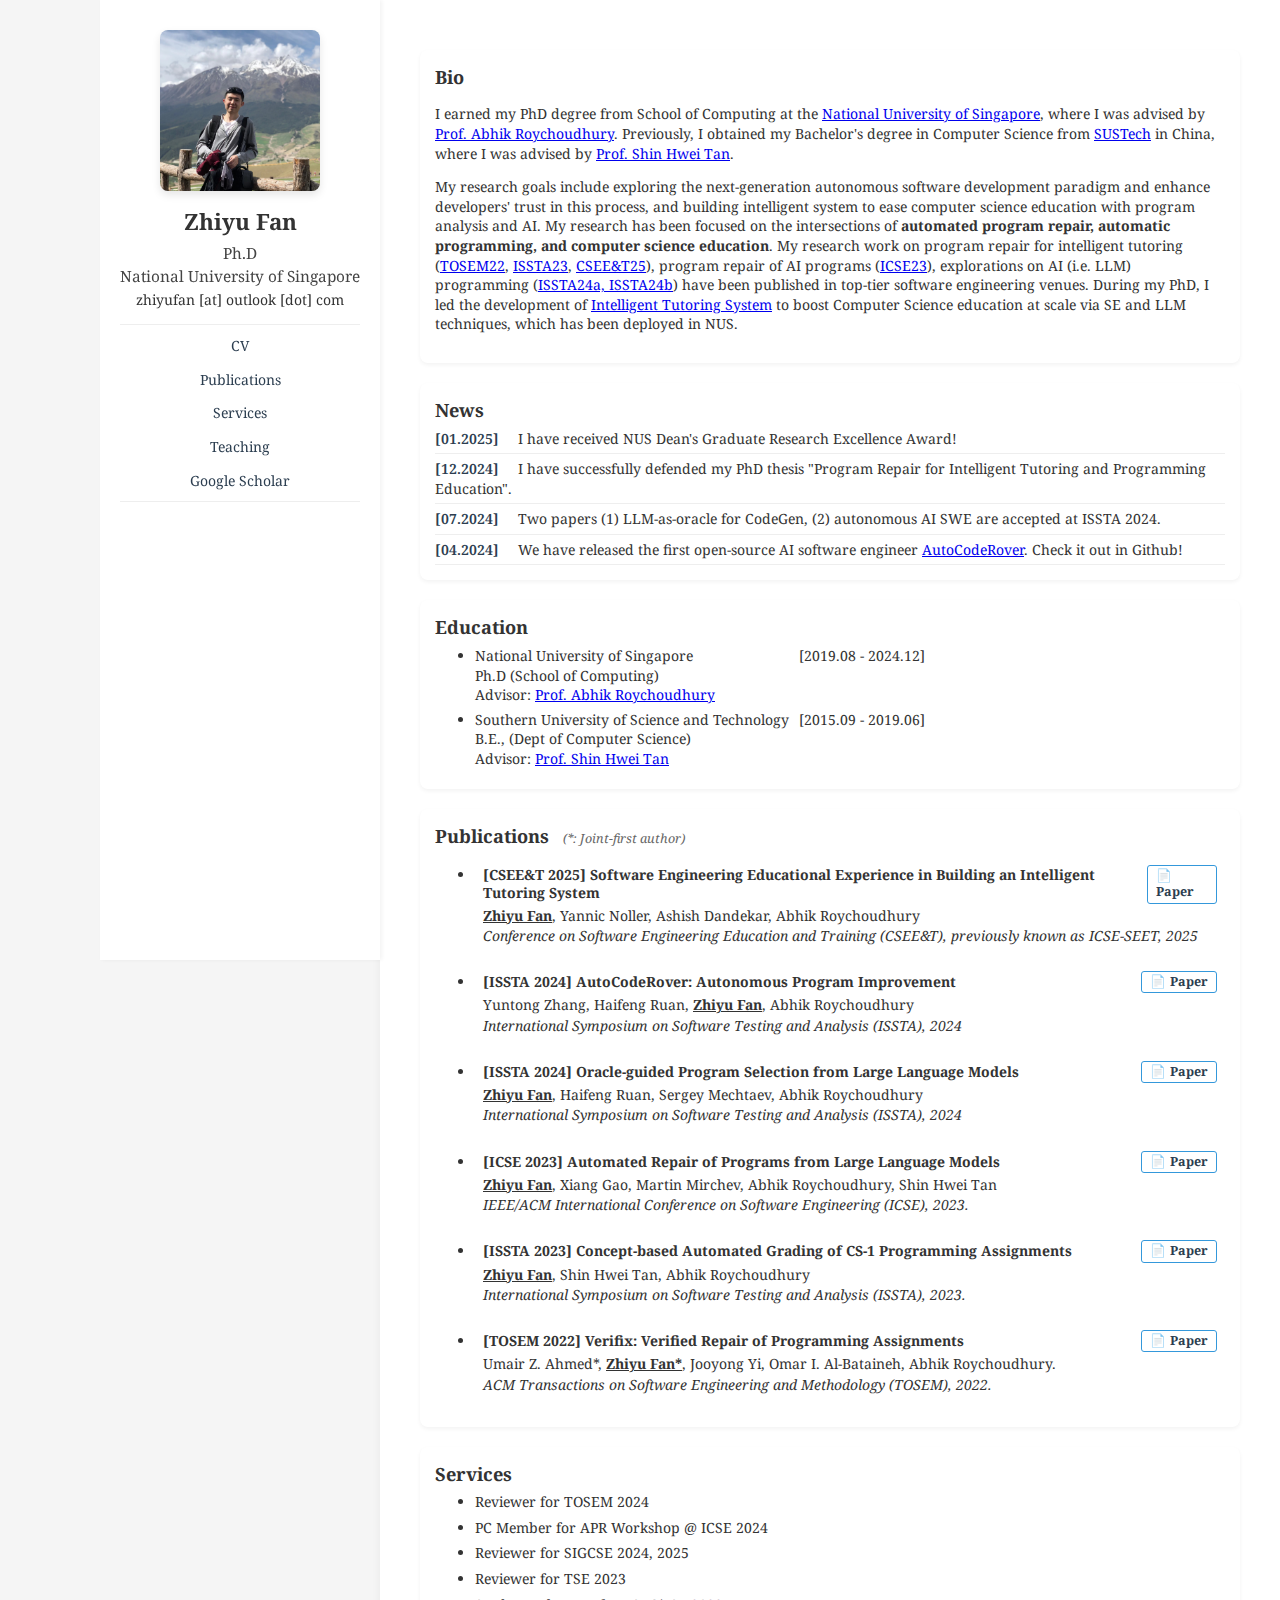
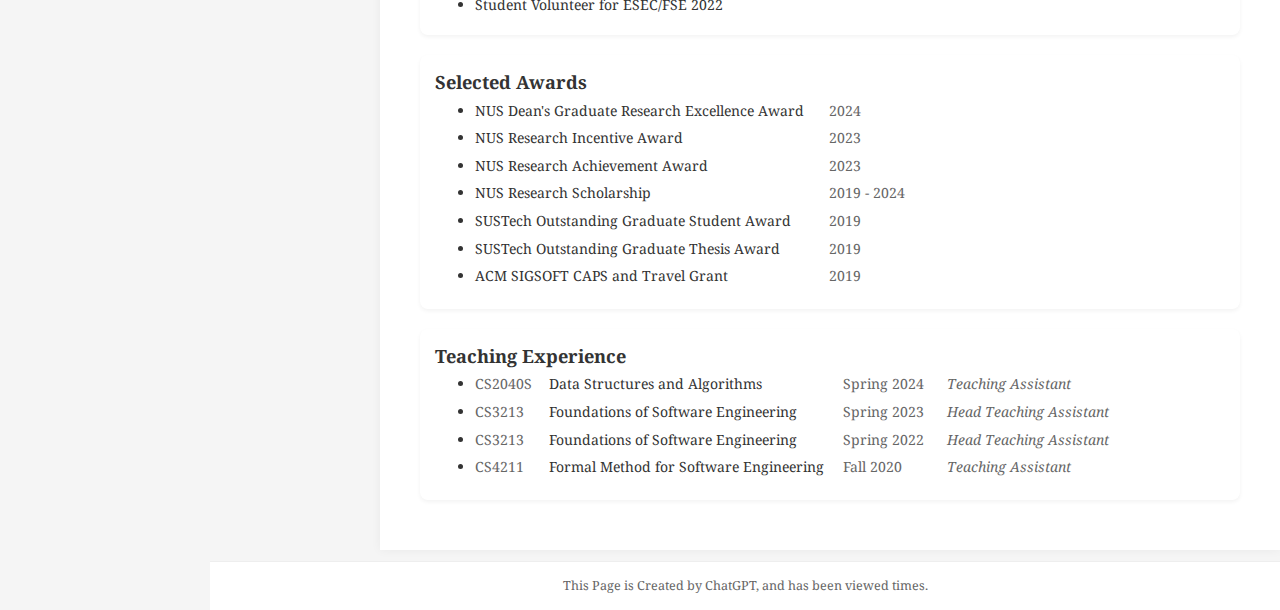
==== commit b2bce7a9: "update email" ====
--- a/index.html
+++ b/index.html
@@ -25,13 +25,15 @@
         <h2>National University of Singapore</h2>
         <address>
           <script type="text/javascript">
-            var username = 'zhiyufan';
-            var domain = 'outlook.com';
-            document.write('<a href="mailto:' + username + '@' + domain + '">' + 
-                          username + '[at]' + domain + '</a>');
+            var parts = ['zhiyu', 'fan', 'outlook'];
+            document.write(
+              '<span class="email">' + 
+              parts[0] + parts[1] + ' [at] ' + parts[2] + ' [dot] ' + 'com' +
+              '</span>'
+            );
           </script>
           <noscript>
-            zhiyufan [at] outlook.com
+            <span class="email">zhiyufan [at] outlook [dot] com</span>
           </noscript>
         </address>
         <div class="navbar">
@@ -192,6 +194,11 @@
         </li>
 
         <li class="honor">
+          <span class="honor-title">NUS Research Incentive Award</span> 
+          <span class="honor-year">2023</span>
+        </li>
+
+        <li class="honor">
           <span class="honor-title">NUS Research Achievement Award</span> 
           <span class="honor-year">2023</span>
         </li>
